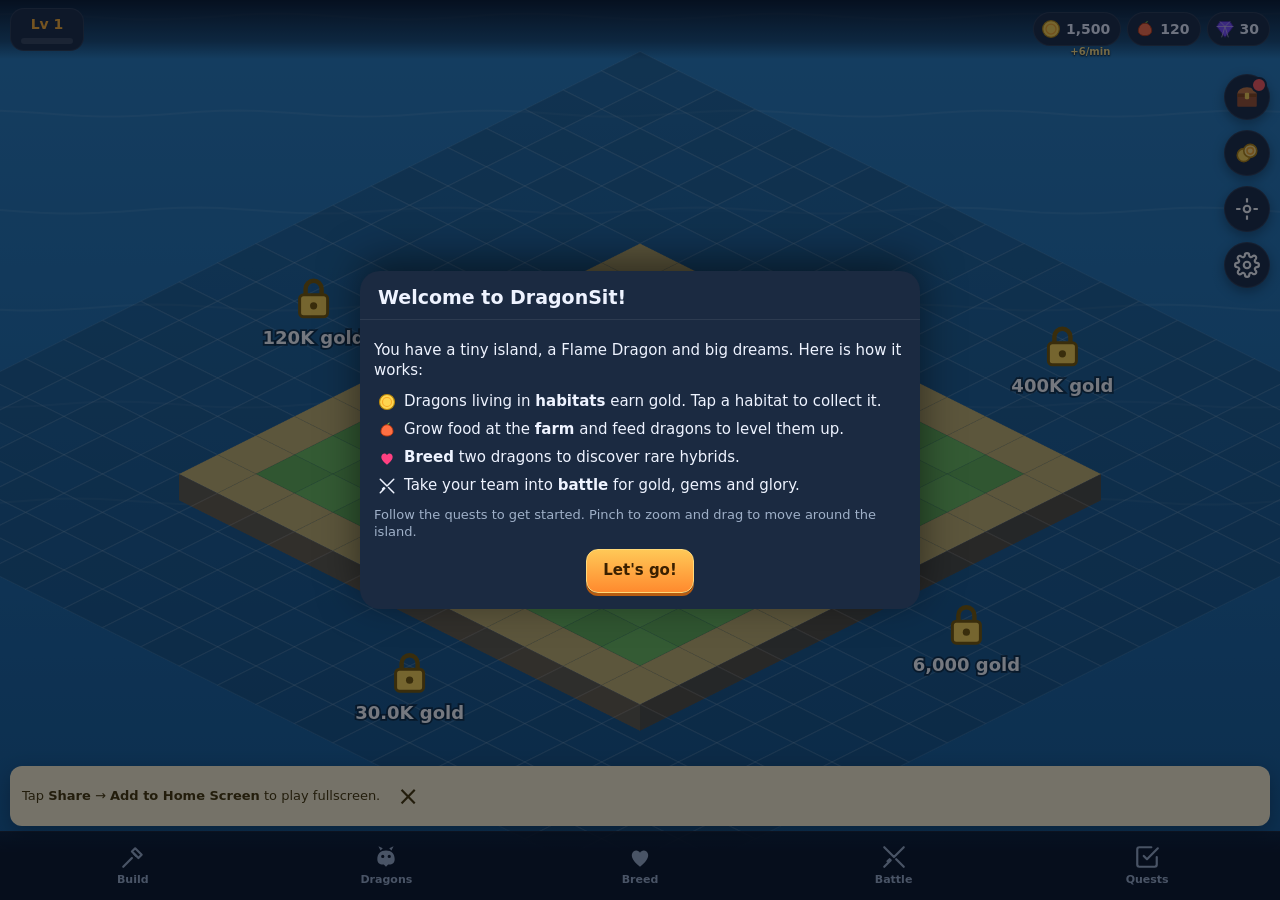
==== index.html @ a6d1a10b "Add DragonSit: dragon city-builder, breeder and battle game for iPhone browsers A complete static we" ====
<!doctype html>
<html lang="en">
<head>
  <meta charset="utf-8">
  <meta name="viewport" content="width=device-width, initial-scale=1, maximum-scale=1, user-scalable=no, viewport-fit=cover">
  <title>DragonSit</title>
  <meta name="description" content="Raise, breed and battle dragons on your own island. A cosy city-builder you can play in your browser.">
  <meta name="theme-color" content="#0f1b2d">
  <meta name="apple-mobile-web-app-capable" content="yes">
  <meta name="mobile-web-app-capable" content="yes">
  <meta name="apple-mobile-web-app-status-bar-style" content="black-translucent">
  <meta name="apple-mobile-web-app-title" content="DragonSit">
  <meta name="format-detection" content="telephone=no">
  <link rel="manifest" href="./manifest.webmanifest">
  <link rel="icon" type="image/svg+xml" href="./icons/icon.svg">
  <link rel="apple-touch-icon" href="./icons/apple-touch-icon.png">
  <link rel="stylesheet" href="./css/style.css">
</head>
<body>
  <div id="app">
    <canvas id="island" aria-label="Your dragon island"></canvas>

    <header id="hud">
      <button class="player" id="hud-player" aria-label="Player level and quests">
        <span class="lvl-badge">Lv <b id="hud-level">1</b></span>
        <span class="xpbar"><span id="hud-xp"></span></span>
        <span id="quest-badge" class="badge" hidden>0</span>
      </button>
      <div class="resources">
        <button class="res" id="hud-gold"><svg viewBox="0 0 24 24"><circle cx="12" cy="12" r="10" fill="#ffd54f" stroke="#b8860b" stroke-width="1.5"/><circle cx="12" cy="12" r="6" fill="none" stroke="#f9a825" stroke-width="1.5"/></svg><span id="hud-gold-v">0</span><small id="hud-rate">+0/min</small></button>
        <button class="res" id="hud-food"><svg viewBox="0 0 24 24"><path d="M12 5C7 5 4 10 4 14c0 4 4 6 8 6s8-2 8-6c0-4-3-9-8-9z" fill="#ff7043" stroke="#bf360c" stroke-width="1.2"/><path d="M12 5c1-2 2-3 4-3-1 2-2 3-4 3z" fill="#7cb342"/></svg><span id="hud-food-v">0</span></button>
        <button class="res" id="hud-gems"><svg viewBox="0 0 24 24"><path d="M6 3h12l4 6-10 13L2 9z" fill="#7c4dff" stroke="#4527a0" stroke-width="1.2"/><path d="M6 3l6 6 6-6M2 9h20M12 9l-4 13M12 9l4 13" fill="none" stroke="#d1c4e9" stroke-width="1" opacity=".8"/></svg><span id="hud-gems-v">0</span></button>
      </div>
    </header>

    <div id="side-buttons">
      <button class="round-btn" id="btn-daily" aria-label="Daily chest" title="Daily chest"><svg viewBox="0 0 24 24"><path d="M3 9h18v11a1 1 0 0 1-1 1H4a1 1 0 0 1-1-1z" fill="#a0522d"/><path d="M3 9a9 6 0 0 1 18 0z" fill="#c8763b"/><rect x="3" y="9" width="18" height="3" fill="#8b4513"/><rect x="10" y="8" width="4" height="6" rx="1" fill="#ffd54f"/></svg></button>
      <button class="round-btn" id="btn-collect" aria-label="Collect all gold" title="Collect all"><svg viewBox="0 0 24 24"><circle cx="9" cy="14" r="6" fill="#ffd54f" stroke="#b8860b" stroke-width="1.5"/><circle cx="15" cy="10" r="6" fill="#ffe082" stroke="#b8860b" stroke-width="1.5"/><circle cx="15" cy="10" r="3" fill="none" stroke="#f9a825" stroke-width="1.5"/></svg></button>
      <button class="round-btn" id="btn-center" aria-label="Center map" title="Center map"><svg viewBox="0 0 24 24" fill="none" stroke="#fff" stroke-width="2"><circle cx="12" cy="12" r="3"/><path d="M12 2v4M12 18v4M2 12h4M18 12h4"/></svg></button>
      <button class="round-btn" id="btn-settings" aria-label="Settings" title="Settings"><svg viewBox="0 0 24 24" fill="none" stroke="#fff" stroke-width="2"><circle cx="12" cy="12" r="3"/><path d="M19.4 15a1.7 1.7 0 0 0 .3 1.8l.1.1a2 2 0 1 1-2.8 2.8l-.1-.1a1.7 1.7 0 0 0-1.8-.3 1.7 1.7 0 0 0-1 1.5V21a2 2 0 1 1-4 0v-.1a1.7 1.7 0 0 0-1.1-1.5 1.7 1.7 0 0 0-1.8.3l-.1.1a2 2 0 1 1-2.8-2.8l.1-.1a1.7 1.7 0 0 0 .3-1.8 1.7 1.7 0 0 0-1.5-1H3a2 2 0 1 1 0-4h.1a1.7 1.7 0 0 0 1.5-1.1 1.7 1.7 0 0 0-.3-1.8l-.1-.1a2 2 0 1 1 2.8-2.8l.1.1a1.7 1.7 0 0 0 1.8.3H9a1.7 1.7 0 0 0 1-1.5V3a2 2 0 1 1 4 0v.1a1.7 1.7 0 0 0 1 1.5 1.7 1.7 0 0 0 1.8-.3l.1-.1a2 2 0 1 1 2.8 2.8l-.1.1a1.7 1.7 0 0 0-.3 1.8V9a1.7 1.7 0 0 0 1.5 1H21a2 2 0 1 1 0 4h-.1a1.7 1.7 0 0 0-1.5 1z"/></svg></button>
    </div>

    <div id="a2hs" class="a2hs" hidden>
      <span>Tap <b>Share</b> → <b>Add to Home Screen</b> to play fullscreen.</span><button class="icon-btn" aria-label="Dismiss">&times;</button>
    </div>

    <nav id="bottom-nav">
      <button data-open="shop"><svg viewBox="0 0 24 24" fill="none" stroke="currentColor" stroke-width="2" stroke-linecap="round" stroke-linejoin="round"><path d="M14 4l6 6-3 3-6-6zM3 21l8-8"/><path d="M13 9l2 2"/></svg><span>Build</span></button>
      <button data-open="dragons"><svg viewBox="0 0 24 24" fill="currentColor"><path d="M4 14c0-5 3-8 8-8s8 3 8 8c0 3-2 5-5 5h-1l-2 2-2-2h-1c-3 0-5-2-5-5zm5-1a1.5 1.5 0 1 0 0-3 1.5 1.5 0 0 0 0 3zm6 0a1.5 1.5 0 1 0 0-3 1.5 1.5 0 0 0 0 3zM7 6L5 2l4 2zm10 0l2-4-4 2z"/></svg><span>Dragons</span></button>
      <button data-open="breed"><svg viewBox="0 0 24 24" fill="currentColor"><path d="M12 21C4 15 3 10 6 7c2-2 5-1 6 1 1-2 4-3 6-1 3 3 2 8-6 14z"/></svg><span>Breed</span></button>
      <button data-open="battle"><svg viewBox="0 0 24 24" fill="none" stroke="currentColor" stroke-width="2" stroke-linecap="round"><path d="M3 21l6-6M21 21l-6-6M3 3l9 9M21 3l-9 9M14 14l2 2M8 14l-2 2"/></svg><span>Battle</span></button>
      <button data-open="quests"><svg viewBox="0 0 24 24" fill="none" stroke="currentColor" stroke-width="2" stroke-linecap="round" stroke-linejoin="round"><path d="M9 11l3 3L22 4"/><path d="M21 12v7a2 2 0 0 1-2 2H5a2 2 0 0 1-2-2V5a2 2 0 0 1 2-2h11"/></svg><span>Quests</span></button>
    </nav>

    <div id="placement-bar" hidden>
      <button class="btn ghost" data-action="cancel">Cancel</button>
      <div class="pl-text"><div class="pl-name">Place</div><div class="pl-hint">Drag to position</div></div>
      <button class="btn primary" data-action="confirm">Confirm</button>
    </div>

    <div id="battle-root" hidden></div>
    <div id="modal-root"></div>
    <div id="toast-root"></div>
  </div>
  <script type="module" src="./src/main.js"></script>
</body>
</html>
---- css/style.css ----
:root {
  --bg: #0f1b2d;
  --panel: #1b2a41;
  --panel-2: #24364f;
  --line: rgba(255, 255, 255, 0.08);
  --text: #eef3ff;
  --muted: #9fb0c8;
  --accent: #ffb02e;
  --accent-2: #ff8a2e;
  --good: #4cd964;
  --bad: #ff5a5a;
  --gem: #a58cff;
  --sat: env(safe-area-inset-top, 0px);
  --sab: env(safe-area-inset-bottom, 0px);
  --sal: env(safe-area-inset-left, 0px);
  --sar: env(safe-area-inset-right, 0px);
  --nav-h: 64px;
}

* { box-sizing: border-box; -webkit-tap-highlight-color: transparent; }
html, body { height: 100%; margin: 0; }
body {
  position: fixed; inset: 0; overflow: hidden;
  background: var(--bg); color: var(--text);
  font-family: -apple-system, BlinkMacSystemFont, "Segoe UI", Roboto, system-ui, sans-serif;
  font-size: 15px; line-height: 1.35;
  overscroll-behavior: none; -webkit-user-select: none; user-select: none;
  -webkit-text-size-adjust: 100%;
}
button { font: inherit; color: inherit; }
b { font-weight: 700; }
h2, h3 { margin: 0; }
p { margin: 8px 0; }
svg { display: inline-block; vertical-align: middle; }

#app { position: absolute; inset: 0; overflow: hidden; }
#island { position: absolute; inset: 0; width: 100%; height: 100%; display: block; touch-action: none; }

/* ---------- HUD ---------- */
#hud {
  position: absolute; top: 0; left: 0; right: 0; z-index: 5;
  padding: calc(var(--sat) + 8px) calc(var(--sar) + 10px) 8px calc(var(--sal) + 10px);
  display: flex; align-items: center; gap: 8px;
  background: linear-gradient(to bottom, rgba(6, 14, 28, 0.9), rgba(6, 14, 28, 0.45) 70%, transparent);
  pointer-events: none;
}
#hud > * { pointer-events: auto; }
.player { position: relative; display: flex; flex-direction: column; align-items: stretch; gap: 4px; background: var(--panel); border: 1px solid var(--line); border-radius: 14px; padding: 6px 10px; min-width: 74px; }
.lvl-badge { font-weight: 800; font-size: 14px; color: var(--accent); white-space: nowrap; }
.xpbar { display: block; height: 6px; background: rgba(255, 255, 255, 0.12); border-radius: 3px; overflow: hidden; }
.xpbar span { display: block; height: 100%; width: 0; background: linear-gradient(90deg, #4fc3ff, #7ee0ff); border-radius: 3px; transition: width 0.4s; }
.badge { position: absolute; top: -6px; right: -6px; min-width: 20px; height: 20px; padding: 0 5px; border-radius: 10px; background: var(--bad); color: #fff; font-size: 12px; font-weight: 800; line-height: 20px; text-align: center; border: 2px solid #0f1b2d; }
.resources { display: flex; gap: 6px; margin-left: auto; flex-wrap: wrap; justify-content: flex-end; }
.res { display: flex; align-items: center; gap: 5px; background: var(--panel); border: 1px solid var(--line); border-radius: 999px; padding: 6px 10px 6px 7px; font-weight: 700; font-size: 14px; position: relative; }
.res svg { width: 20px; height: 20px; }
.res small { position: absolute; right: 10px; bottom: -13px; font-size: 10px; color: #ffe082; font-weight: 600; text-shadow: 0 1px 2px #000; }

#side-buttons { position: absolute; right: calc(var(--sar) + 10px); top: calc(var(--sat) + 74px); z-index: 4; display: flex; flex-direction: column; gap: 10px; }
.round-btn { width: 46px; height: 46px; border-radius: 50%; background: var(--panel); border: 1px solid var(--line); display: grid; place-items: center; box-shadow: 0 4px 12px rgba(0, 0, 0, 0.35); position: relative; }
.round-btn svg { width: 26px; height: 26px; }
.round-btn.ready::after { content: ''; position: absolute; top: 2px; right: 2px; width: 12px; height: 12px; border-radius: 50%; background: var(--bad); border: 2px solid var(--panel); animation: blink 1.2s infinite; }
@keyframes blink { 50% { opacity: 0.35; } }

.a2hs { position: absolute; left: 10px; right: 10px; bottom: calc(var(--nav-h) + var(--sab) + 10px); z-index: 6; background: #fff3cd; color: #4a3600; border-radius: 12px; padding: 10px 12px; display: flex; align-items: center; gap: 8px; font-size: 13px; box-shadow: 0 6px 20px rgba(0,0,0,.3); }
.a2hs .icon-btn { color: #4a3600; }

/* ---------- bottom nav ---------- */
#bottom-nav {
  position: absolute; left: 0; right: 0; bottom: 0; z-index: 5;
  display: flex; padding: 6px calc(var(--sar) + 6px) calc(var(--sab) + 6px) calc(var(--sal) + 6px);
  background: linear-gradient(to top, #0a1424 70%, rgba(10, 20, 36, 0.85)); border-top: 1px solid var(--line);
}
#bottom-nav button { flex: 1; display: flex; flex-direction: column; align-items: center; gap: 3px; padding: 6px 2px; background: none; border: 0; border-radius: 12px; color: var(--muted); font-size: 11px; font-weight: 700; }
#bottom-nav button svg { width: 26px; height: 26px; }
#bottom-nav button:active { background: rgba(255, 255, 255, 0.08); color: #fff; }
body.placing #bottom-nav { opacity: 0.3; pointer-events: none; }

#placement-bar { position: absolute; left: 10px; right: 10px; bottom: calc(var(--nav-h) + var(--sab) + 12px); z-index: 7; display: flex; align-items: center; gap: 10px; background: var(--panel); border: 1px solid var(--line); border-radius: 16px; padding: 10px; box-shadow: 0 8px 24px rgba(0,0,0,.4); }
#placement-bar[hidden] { display: none; }
.pl-text { flex: 1; text-align: center; }
.pl-name { font-weight: 800; }
.pl-hint { font-size: 12px; color: var(--muted); }

/* ---------- buttons ---------- */
.btn { display: inline-flex; align-items: center; justify-content: center; gap: 6px; min-height: 44px; padding: 8px 16px; border-radius: 12px; border: 1px solid var(--line); background: var(--panel-2); color: var(--text); font-weight: 700; cursor: pointer; transition: transform 0.08s, filter 0.15s; }
.btn:active { transform: scale(0.97); filter: brightness(1.15); }
.btn:disabled { opacity: 0.45; pointer-events: none; }
.btn.primary { background: linear-gradient(180deg, #ffc857, var(--accent-2)); color: #3a2000; border-color: #ffd97a; box-shadow: 0 3px 0 #b85c10; }
.btn.ghost { background: transparent; }
.btn.danger { color: #ff8080; border-color: rgba(255, 90, 90, 0.4); }
.btn.small { min-height: 36px; padding: 6px 12px; font-size: 13px; border-radius: 10px; }
.btn.wide { width: 100%; }
.btn.grow { flex: 1; }
.btn .elicon, .btn svg { width: 16px; height: 16px; }
.icon-btn { background: none; border: 0; color: var(--text); font-size: 26px; line-height: 1; width: 40px; height: 40px; border-radius: 50%; display: grid; place-items: center; }
.icon-btn.tiny { width: 30px; height: 30px; font-size: 16px; background: var(--panel-2); }
.link { background: none; border: 0; color: #7ecbff; text-decoration: underline; font-weight: 600; padding: 0; }

/* ---------- modals ---------- */
#modal-root { position: absolute; inset: 0; z-index: 20; pointer-events: none; }
.modal-backdrop { position: absolute; inset: 0; background: rgba(4, 10, 22, 0); display: flex; align-items: flex-end; justify-content: center; pointer-events: auto; transition: background 0.2s; }
.modal-backdrop.open { background: rgba(4, 10, 22, 0.55); }
.modal-backdrop.closing { background: rgba(4, 10, 22, 0); }
.sheet { width: 100%; max-width: 560px; max-height: calc(100% - var(--sat) - 40px); background: var(--panel); border-radius: 22px 22px 0 0; display: flex; flex-direction: column; transform: translateY(40px); opacity: 0; transition: transform 0.22s ease-out, opacity 0.2s; box-shadow: 0 -10px 40px rgba(0,0,0,.5); }
.sheet.full { height: calc(100% - var(--sat) - 40px); }
.modal-backdrop.open .sheet { transform: translateY(0); opacity: 1; }
.modal-backdrop.closing .sheet { transform: translateY(40px); opacity: 0; }
.modal-backdrop.center { align-items: center; padding: 16px; }
.modal-backdrop.center .sheet { border-radius: 20px; max-height: calc(100% - 32px); transform: scale(0.94); }
.modal-backdrop.center.open .sheet { transform: scale(1); }
.sheet-head { display: flex; align-items: center; gap: 8px; padding: 14px 8px 8px 18px; border-bottom: 1px solid var(--line); }
.sheet-head h2 { flex: 1; font-size: 19px; font-weight: 800; display: flex; align-items: center; gap: 8px; }
.sheet-body { overflow-y: auto; -webkit-overflow-scrolling: touch; padding: 12px 14px calc(var(--sab) + 16px); flex: 1; }
.modal-backdrop.center .sheet-body { padding-bottom: 16px; }
.celebrate .sheet { border: 2px solid var(--accent); box-shadow: 0 0 40px rgba(255, 176, 46, 0.35); }
.dialog-text { font-size: 15px; }
.reward-line { font-size: 17px; display: flex; gap: 12px; justify-content: center; flex-wrap: wrap; }

/* ---------- toasts ---------- */
#toast-root { position: absolute; bottom: calc(var(--nav-h) + var(--sab) + 14px); left: 0; right: 0; z-index: 30; display: flex; flex-direction: column-reverse; align-items: center; gap: 6px; pointer-events: none; }
.toast { background: rgba(20, 32, 52, 0.95); border: 1px solid var(--line); color: #fff; padding: 9px 14px; border-radius: 12px; font-weight: 600; font-size: 14px; max-width: 92%; text-align: center; opacity: 0; transform: translateY(8px); transition: all 0.25s; box-shadow: 0 6px 20px rgba(0,0,0,.4); }
.toast.show { opacity: 1; transform: translateY(0); }
.toast.good { border-color: rgba(76, 217, 100, 0.5); }
.toast.bad { border-color: rgba(255, 90, 90, 0.6); background: rgba(70, 20, 25, 0.95); }
.toast svg { width: 16px; height: 16px; }

/* ---------- lists & cards ---------- */
.tabs { display: flex; gap: 4px; background: rgba(0,0,0,.25); border-radius: 12px; padding: 4px; margin-bottom: 10px; overflow-x: auto; }
.tab { flex: 1; min-height: 38px; border: 0; background: transparent; color: var(--muted); border-radius: 9px; font-weight: 700; font-size: 13px; white-space: nowrap; padding: 0 10px; }
.tab.active { background: var(--panel-2); color: #fff; }
.card { background: var(--panel-2); border: 1px solid var(--line); border-radius: 14px; padding: 12px; margin: 10px 0; }
.card h3 { margin-bottom: 6px; }
.row { display: flex; align-items: center; }
.row.gap { gap: 8px; }
.row.wrap { flex-wrap: wrap; }
.row.between { justify-content: space-between; }
.row.center { justify-content: center; }
.center-text { text-align: center; }
.hint { color: var(--muted); font-size: 13px; }
.muted { color: var(--muted); font-weight: 500; }
.bad { color: var(--bad); }
.tag { display: inline-block; font-size: 11px; font-weight: 700; padding: 2px 7px; border-radius: 999px; background: rgba(255,255,255,.12); }
.tag.good { background: rgba(76, 217, 100, 0.25); color: #9ef0a8; }
.group-title { font-size: 14px; color: var(--muted); text-transform: uppercase; letter-spacing: 0.5px; margin: 14px 0 6px; }
.cost { display: inline-flex; align-items: center; gap: 3px; font-weight: 700; }
.cost svg { width: 16px; height: 16px; }
.cost.no { color: var(--bad); }
.cost.free { color: var(--good); }
.elbadge { display: inline-grid; place-items: center; width: 22px; height: 22px; border-radius: 50%; background: var(--el, #666); vertical-align: middle; margin-right: 2px; }
.elbadge.phys { background: #6b7a8c; color: #fff; font-size: 14px; }
.badges { display: flex; align-items: center; gap: 4px; flex-wrap: wrap; margin: 3px 0; }
.badges.center { justify-content: center; }
.rarity { font-size: 12px; font-weight: 700; }
.list-item { display: flex; align-items: center; gap: 10px; width: 100%; text-align: left; background: var(--panel-2); border: 1px solid var(--line); border-radius: 14px; padding: 8px 10px; margin: 6px 0; color: var(--text); }
.list-item.tappable:active { filter: brightness(1.15); }
.list-item.selected { border-color: var(--accent); box-shadow: inset 0 0 0 1px var(--accent); }
.list-item.locked { opacity: 0.55; }
.list-item.empty { border-style: dashed; background: transparent; }
.list-item .thumb { width: 66px; height: 66px; flex: none; display: grid; place-items: center; }
.list-item .thumb svg { width: 100%; height: 100%; }
.list-item .thumb.egg svg { width: 42px; height: 50px; }
.list-item .info { flex: 1; min-width: 0; }
.list-item .name { font-weight: 800; font-size: 15px; }
.list-item .desc { color: var(--muted); font-size: 12px; }
.list-item .meta { font-size: 12px; color: var(--muted); margin-top: 2px; display: flex; align-items: center; gap: 6px; flex-wrap: wrap; }
.chev { color: var(--muted); font-size: 24px; }
.pick-mark { width: 28px; height: 28px; border-radius: 50%; background: var(--accent); color: #3a2000; font-weight: 800; display: grid; place-items: center; }
.list-item:not(.selected) .pick-mark { background: rgba(255,255,255,.1); }
.stat-grid { display: grid; grid-template-columns: repeat(3, 1fr); gap: 6px; margin: 10px 0; }
.stat-grid div { background: rgba(0,0,0,.2); border-radius: 10px; padding: 8px; font-size: 12px; color: var(--muted); display: flex; justify-content: space-between; }
.stat-grid b { color: #fff; font-size: 14px; }
.level-row { text-align: center; margin: 8px 0 4px; font-size: 16px; }
.dragon-hero { display: flex; justify-content: center; }
.dragon-hero svg { width: 170px; height: 170px; filter: drop-shadow(0 8px 12px rgba(0,0,0,.4)); }
.dragon-hero.unknown svg { filter: brightness(0.15) saturate(0) drop-shadow(0 0 0 #000); opacity: .8; }
.moves-list { display: flex; flex-wrap: wrap; gap: 6px; margin-top: 6px; }
.move-chip { background: rgba(0,0,0,.2); border-radius: 999px; padding: 4px 10px 4px 6px; font-size: 13px; display: inline-flex; align-items: center; gap: 4px; }
.big-icon { font-size: 48px; text-align: center; margin: 6px 0; }
.big-icon svg { width: 56px; height: 56px; }
.timer { font-size: 26px; font-weight: 800; font-variant-numeric: tabular-nums; margin: 6px 0; }
.input { -webkit-user-select: text; user-select: text; width: 100%; background: rgba(0,0,0,.3); border: 1px solid var(--line); color: #fff; border-radius: 10px; padding: 10px; font-size: 16px; margin-bottom: 10px; }
.input.code { height: 120px; font-family: ui-monospace, Menlo, monospace; font-size: 11px; word-break: break-all; }
textarea.input { resize: none; }
.howto { padding-left: 4px; list-style: none; margin: 10px 0; }
.howto li { margin: 8px 0; display: flex; gap: 8px; align-items: flex-start; }
.howto li svg { flex: none; margin-top: 2px; }
.actions-row { margin-top: 14px; }
.sticky-bottom { position: sticky; bottom: 0; padding-top: 10px; background: linear-gradient(to top, var(--panel) 70%, transparent); }

.bar { height: 10px; background: rgba(0,0,0,.35); border-radius: 5px; overflow: hidden; margin: 6px 0; }
.bar-fill { height: 100%; background: linear-gradient(90deg, #4fc3ff, #7ee0ff); border-radius: 5px; transition: width 0.4s; }
.bar.gold .bar-fill { background: linear-gradient(90deg, #ffb02e, #ffe082); }
.bar.time .bar-fill { background: linear-gradient(90deg, #7c4dff, #b39dff); }
.bar.xp .bar-fill { background: linear-gradient(90deg, #4fc3ff, #7ee0ff); }
.bar.hp { height: 12px; }
.bar.hp .bar-fill.ok { background: linear-gradient(90deg, #43d16b, #8ef0a8); }
.bar.hp .bar-fill.warn { background: linear-gradient(90deg, #ffb02e, #ffe082); }
.bar.hp .bar-fill.low { background: linear-gradient(90deg, #ff4d4d, #ff9a9a); }
.bar.hp.mini { height: 6px; margin: 4px 0 0; }

/* dragon book grid */
.grid-book { display: grid; grid-template-columns: repeat(auto-fill, minmax(88px, 1fr)); gap: 8px; }
.book-cell { background: var(--panel-2); border: 1px solid var(--line); border-radius: 14px; padding: 6px 4px; color: var(--text); display: flex; flex-direction: column; align-items: center; gap: 2px; }
.book-cell .thumb svg { width: 64px; height: 64px; }
.book-cell.unknown .thumb svg { filter: brightness(0.12) saturate(0); opacity: .75; }
.cell-name { font-size: 11px; font-weight: 700; text-align: center; }

/* breeding */
.breed-stage { display: flex; align-items: center; justify-content: space-around; gap: 6px; padding: 12px 0; }
.parent { display: flex; flex-direction: column; align-items: center; gap: 4px; width: 120px; background: var(--panel-2); border: 1px solid var(--line); border-radius: 16px; padding: 8px 4px; color: var(--text); }
.parent svg { width: 90px; height: 90px; }
.parent.pick { border-style: dashed; min-height: 130px; justify-content: center; }
.parent .plus { font-size: 40px; color: var(--muted); }
.parent .cap { font-size: 12px; font-weight: 700; text-align: center; }
.heart-big { display: grid; place-items: center; }
.heart-big svg { width: 44px; height: 44px; }
.heart-big.pulse svg { animation: pulse 1s infinite; }
@keyframes pulse { 50% { transform: scale(1.2); } }
.outcomes { display: grid; grid-template-columns: 1fr 1fr; gap: 6px; }
.outcome { display: flex; align-items: center; gap: 6px; background: var(--panel-2); border-radius: 12px; padding: 6px; }
.outcome .thumb svg { width: 48px; height: 48px; }
.outcome.unknown .thumb svg { filter: brightness(0.12) saturate(0); opacity: .8; }
.outcome .name { font-size: 12px; font-weight: 700; }
.outcome .info { min-width: 0; }

/* campaign */
.stage-num { width: 34px; height: 34px; border-radius: 50%; background: rgba(0,0,0,.3); display: grid; place-items: center; font-weight: 800; flex: none; }
.stage.done .stage-num { background: var(--good); color: #063; }
.stage.next .stage-num { background: var(--accent); color: #3a2000; }
.stage.boss { border-color: rgba(255, 90, 90, 0.5); }
.stage.locked { opacity: 0.5; }
.team-preview { display: flex; gap: 6px; margin: 4px 0; flex-wrap: wrap; }
.team-preview .mini { position: relative; display: inline-flex; flex-direction: column; align-items: center; }
.team-preview .mini svg { width: 34px; height: 34px; }
.team-preview .mini i { position: absolute; right: -4px; bottom: 10px; font-style: normal; font-size: 10px; font-weight: 800; background: #000a; border-radius: 6px; padding: 0 4px; }
.team-preview.big .mini svg { width: 56px; height: 56px; }
.team-preview.big .mini i { bottom: 16px; }
.team-preview .mini em { font-style: normal; font-size: 10px; color: var(--muted); }
.team-preview .mini.dim { filter: brightness(0.3) saturate(0.3); }

/* ---------- battle screen ---------- */
#battle-root { position: absolute; inset: 0; z-index: 15; }
#battle-root[hidden] { display: none; }
.battle-screen { position: absolute; inset: 0; display: flex; flex-direction: column; background: radial-gradient(ellipse at 50% 30%, #2f4a72, #101c30 70%); }
.battle-head { display: flex; align-items: center; gap: 10px; padding: calc(var(--sat) + 10px) 12px 8px; font-weight: 800; }
.battle-head .title { flex: 1; }
.battle-head .round { color: var(--muted); font-size: 13px; }
.battle-field { flex: 1; position: relative; min-height: 220px; overflow: hidden; }
.battle-field::before { content: ''; position: absolute; left: -20%; right: -20%; bottom: 8%; height: 40%; background: radial-gradient(ellipse at center, #3f6b4a 0%, #2c4a3a 45%, transparent 70%); opacity: .8; }
.fighter { position: absolute; width: 50%; display: flex; flex-direction: column; }
.fighter.enemy { top: 4%; right: 2%; align-items: flex-end; }
.fighter.player { bottom: 2%; left: 2%; align-items: flex-start; }
.hp-box { background: rgba(8, 16, 30, 0.85); border: 1px solid var(--line); border-radius: 12px; padding: 6px 10px; width: 100%; max-width: 210px; }
.hp-name { font-weight: 800; font-size: 13px; display: flex; align-items: center; gap: 4px; flex-wrap: wrap; }
.hp-name .lv { color: var(--muted); font-weight: 600; }
.hp-name .elbadge { width: 18px; height: 18px; }
.hp-num { font-size: 11px; color: var(--muted); text-align: right; }
.sprite-wrap { position: relative; width: 170px; height: 170px; }
.fighter.enemy .sprite-wrap { width: 150px; height: 150px; margin-right: 10px; }
.sprite-wrap .shadow { position: absolute; left: 20%; right: 20%; bottom: 6px; height: 18px; background: rgba(0,0,0,.35); border-radius: 50%; filter: blur(3px); }
.sprite { position: absolute; inset: 0; transition: opacity .3s, transform .3s; }
.sprite svg { width: 100%; height: 100%; }
.sprite.enter { animation: enter .5s ease-out; }
@keyframes enter { from { opacity: 0; transform: translateY(20px) scale(.8); } }
.sprite.lunge-right { animation: lungeR .5s ease-in-out; }
.sprite.lunge-left { animation: lungeL .5s ease-in-out; }
@keyframes lungeR { 40% { transform: translate(60px, -30px) scale(1.05); } }
@keyframes lungeL { 40% { transform: translate(-60px, 30px) scale(1.05); } }
.sprite.shake { animation: shake .45s; }
@keyframes shake { 20% { transform: translateX(-10px); filter: brightness(2); } 40% { transform: translateX(10px); } 60% { transform: translateX(-6px); } 80% { transform: translateX(6px); } }
.sprite.faint { opacity: 0; transform: translateY(40px) rotate(15deg); }
.dmg { position: absolute; left: 50%; top: 30%; transform: translateX(-50%); font-weight: 900; font-size: 26px; color: #fff; text-shadow: 0 2px 4px #000, 0 0 8px #000; animation: rise .9s ease-out forwards; pointer-events: none; }
.dmg.super { color: #ffd54f; font-size: 32px; }
.dmg.crit { color: #ff5252; font-size: 36px; }
.dmg.weak { color: #9fb0c8; font-size: 22px; }
.dmg.miss { color: #cfd8dc; font-size: 20px; }
@keyframes rise { to { transform: translate(-50%, -60px); opacity: 0; } }
.battle-log { padding: 8px 14px; font-weight: 600; min-height: 40px; background: rgba(8, 16, 30, 0.7); border-top: 1px solid var(--line); font-size: 14px; }
.battle-controls { background: #0c1628; padding: 8px 10px calc(var(--sab) + 10px); }
.moves { display: grid; grid-template-columns: 1fr 1fr; gap: 8px; }
.move-btn { display: flex; flex-direction: column; align-items: flex-start; gap: 2px; min-height: 54px; padding: 8px 10px; border-radius: 12px; border: 1px solid var(--line); border-left: 5px solid var(--el); background: var(--panel-2); color: var(--text); text-align: left; }
.move-btn:disabled { opacity: .5; }
.move-btn.super { background: linear-gradient(180deg, #3b4b2e, #24364f); border-color: #9ef0a8; }
.move-btn.weak { opacity: .8; }
.mv-name { font-weight: 800; font-size: 14px; display: flex; align-items: center; gap: 4px; }
.mv-name .elbadge { width: 18px; height: 18px; }
.mv-meta { font-size: 11px; color: var(--muted); }
.move-btn.super .mv-meta { color: #9ef0a8; }
.team-row { display: flex; gap: 8px; margin-top: 8px; justify-content: center; }
.team-btn { width: 64px; background: var(--panel-2); border: 1px solid var(--line); border-radius: 12px; padding: 4px; display: flex; flex-direction: column; align-items: center; }
.team-btn svg { width: 40px; height: 40px; }
.team-btn .bar { width: 100%; }
.team-btn.active { border-color: var(--accent); }
.team-btn.ko { opacity: .4; }
.team-btn.ko svg { filter: saturate(0); }
.result-art { display: flex; justify-content: center; }
.result-art svg { width: 130px; height: 130px; }

@media (min-width: 700px) {
  .sheet { border-radius: 22px; margin-bottom: 20px; }
}
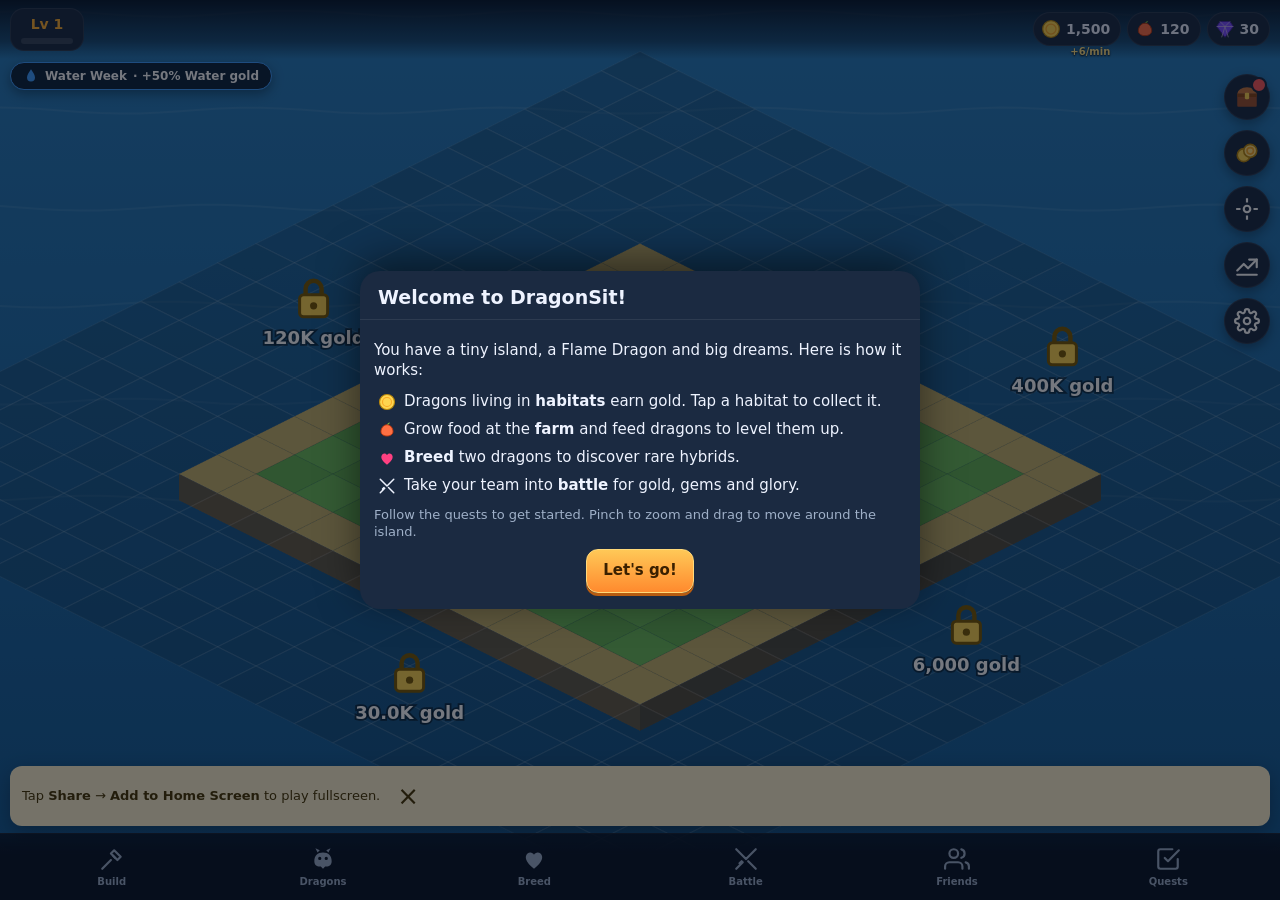
==== commit b197ec93: "Expand DragonSit for long-term play and playing with friends Long-term content: - 20 new species (12" ====
--- a/index.html
+++ b/index.html
@@ -37,8 +37,11 @@
       <button class="round-btn" id="btn-daily" aria-label="Daily chest" title="Daily chest"><svg viewBox="0 0 24 24"><path d="M3 9h18v11a1 1 0 0 1-1 1H4a1 1 0 0 1-1-1z" fill="#a0522d"/><path d="M3 9a9 6 0 0 1 18 0z" fill="#c8763b"/><rect x="3" y="9" width="18" height="3" fill="#8b4513"/><rect x="10" y="8" width="4" height="6" rx="1" fill="#ffd54f"/></svg></button>
       <button class="round-btn" id="btn-collect" aria-label="Collect all gold" title="Collect all"><svg viewBox="0 0 24 24"><circle cx="9" cy="14" r="6" fill="#ffd54f" stroke="#b8860b" stroke-width="1.5"/><circle cx="15" cy="10" r="6" fill="#ffe082" stroke="#b8860b" stroke-width="1.5"/><circle cx="15" cy="10" r="3" fill="none" stroke="#f9a825" stroke-width="1.5"/></svg></button>
       <button class="round-btn" id="btn-center" aria-label="Center map" title="Center map"><svg viewBox="0 0 24 24" fill="none" stroke="#fff" stroke-width="2"><circle cx="12" cy="12" r="3"/><path d="M12 2v4M12 18v4M2 12h4M18 12h4"/></svg></button>
+      <button class="round-btn" id="btn-isles" aria-label="Travel between isles" title="Isles" hidden><svg viewBox="0 0 24 24" fill="none" stroke="#fff" stroke-width="2" stroke-linecap="round" stroke-linejoin="round"><path d="M3 17l6-6 4 4 8-8"/><path d="M14 7h7v7"/><path d="M3 21h18"/></svg></button>
       <button class="round-btn" id="btn-settings" aria-label="Settings" title="Settings"><svg viewBox="0 0 24 24" fill="none" stroke="#fff" stroke-width="2"><circle cx="12" cy="12" r="3"/><path d="M19.4 15a1.7 1.7 0 0 0 .3 1.8l.1.1a2 2 0 1 1-2.8 2.8l-.1-.1a1.7 1.7 0 0 0-1.8-.3 1.7 1.7 0 0 0-1 1.5V21a2 2 0 1 1-4 0v-.1a1.7 1.7 0 0 0-1.1-1.5 1.7 1.7 0 0 0-1.8.3l-.1.1a2 2 0 1 1-2.8-2.8l.1-.1a1.7 1.7 0 0 0 .3-1.8 1.7 1.7 0 0 0-1.5-1H3a2 2 0 1 1 0-4h.1a1.7 1.7 0 0 0 1.5-1.1 1.7 1.7 0 0 0-.3-1.8l-.1-.1a2 2 0 1 1 2.8-2.8l.1.1a1.7 1.7 0 0 0 1.8.3H9a1.7 1.7 0 0 0 1-1.5V3a2 2 0 1 1 4 0v.1a1.7 1.7 0 0 0 1 1.5 1.7 1.7 0 0 0 1.8-.3l.1-.1a2 2 0 1 1 2.8 2.8l-.1.1a1.7 1.7 0 0 0-.3 1.8V9a1.7 1.7 0 0 0 1.5 1H21a2 2 0 1 1 0 4h-.1a1.7 1.7 0 0 0-1.5 1z"/></svg></button>
     </div>
+
+    <button id="event-banner" class="event-banner" aria-label="Weekly event"></button>
 
     <div id="a2hs" class="a2hs" hidden>
       <span>Tap <b>Share</b> → <b>Add to Home Screen</b> to play fullscreen.</span><button class="icon-btn" aria-label="Dismiss">&times;</button>
@@ -49,6 +52,7 @@
       <button data-open="dragons"><svg viewBox="0 0 24 24" fill="currentColor"><path d="M4 14c0-5 3-8 8-8s8 3 8 8c0 3-2 5-5 5h-1l-2 2-2-2h-1c-3 0-5-2-5-5zm5-1a1.5 1.5 0 1 0 0-3 1.5 1.5 0 0 0 0 3zm6 0a1.5 1.5 0 1 0 0-3 1.5 1.5 0 0 0 0 3zM7 6L5 2l4 2zm10 0l2-4-4 2z"/></svg><span>Dragons</span></button>
       <button data-open="breed"><svg viewBox="0 0 24 24" fill="currentColor"><path d="M12 21C4 15 3 10 6 7c2-2 5-1 6 1 1-2 4-3 6-1 3 3 2 8-6 14z"/></svg><span>Breed</span></button>
       <button data-open="battle"><svg viewBox="0 0 24 24" fill="none" stroke="currentColor" stroke-width="2" stroke-linecap="round"><path d="M3 21l6-6M21 21l-6-6M3 3l9 9M21 3l-9 9M14 14l2 2M8 14l-2 2"/></svg><span>Battle</span></button>
+      <button data-open="friends"><svg viewBox="0 0 24 24" fill="none" stroke="currentColor" stroke-width="2" stroke-linecap="round" stroke-linejoin="round"><path d="M17 21v-2a4 4 0 0 0-4-4H5a4 4 0 0 0-4 4v2"/><circle cx="9" cy="7" r="4"/><path d="M23 21v-2a4 4 0 0 0-3-3.87M16 3.13a4 4 0 0 1 0 7.75"/></svg><span>Friends</span></button>
       <button data-open="quests"><svg viewBox="0 0 24 24" fill="none" stroke="currentColor" stroke-width="2" stroke-linecap="round" stroke-linejoin="round"><path d="M9 11l3 3L22 4"/><path d="M21 12v7a2 2 0 0 1-2 2H5a2 2 0 0 1-2-2V5a2 2 0 0 1 2-2h11"/></svg><span>Quests</span></button>
     </nav>
 
--- a/css/style.css
+++ b/css/style.css
@@ -70,7 +70,7 @@
   display: flex; padding: 6px calc(var(--sar) + 6px) calc(var(--sab) + 6px) calc(var(--sal) + 6px);
   background: linear-gradient(to top, #0a1424 70%, rgba(10, 20, 36, 0.85)); border-top: 1px solid var(--line);
 }
-#bottom-nav button { flex: 1; display: flex; flex-direction: column; align-items: center; gap: 3px; padding: 6px 2px; background: none; border: 0; border-radius: 12px; color: var(--muted); font-size: 11px; font-weight: 700; }
+#bottom-nav button { flex: 1; display: flex; flex-direction: column; align-items: center; gap: 3px; padding: 6px 0; background: none; border: 0; border-radius: 12px; color: var(--muted); font-size: 10px; font-weight: 700; min-width: 0; }
 #bottom-nav button svg { width: 26px; height: 26px; }
 #bottom-nav button:active { background: rgba(255, 255, 255, 0.08); color: #fff; }
 body.placing #bottom-nav { opacity: 0.3; pointer-events: none; }
@@ -299,3 +299,29 @@
 @media (min-width: 700px) {
   .sheet { border-radius: 22px; margin-bottom: 20px; }
 }
+
+/* ---------- expansion: events, friends, tower, stars ---------- */
+.event-banner { position: absolute; left: 10px; top: calc(var(--sat) + 62px); z-index: 4; display: inline-flex; align-items: center; gap: 6px; padding: 5px 12px; border-radius: 999px; background: rgba(10, 20, 36, 0.85); border: 1px solid var(--el, var(--accent)); color: #fff; font-size: 12px; font-weight: 600; white-space: nowrap; max-width: calc(100% - 90px); overflow: hidden; text-overflow: ellipsis; box-shadow: 0 4px 12px rgba(0,0,0,.35); }
+.event-banner:empty { display: none; }
+.stars { color: #ffd54f; font-size: 12px; letter-spacing: -1px; text-shadow: 0 1px 2px rgba(0,0,0,.5); }
+.mono { font-family: ui-monospace, Menlo, monospace; letter-spacing: 1px; }
+.small { font-size: 11px; }
+.col { display: flex; flex-direction: column; }
+.col.gap { gap: 6px; }
+.input.small { height: 64px; font-size: 12px; font-family: ui-monospace, Menlo, monospace; }
+.input.grow { flex: 1; margin-bottom: 0; }
+.row.gap .input { margin-bottom: 0; }
+.tab-badge { display: inline-block; min-width: 16px; height: 16px; line-height: 16px; border-radius: 8px; background: var(--bad); color: #fff; font-size: 10px; text-align: center; margin-left: 4px; padding: 0 4px; }
+.stat-grid.four { grid-template-columns: repeat(4, 1fr); }
+.stat-grid.four div { flex-direction: column; align-items: center; gap: 2px; padding: 6px 2px; }
+.me-card { border-color: rgba(255, 176, 46, 0.45); }
+.list-item.friend .rank { width: 30px; height: 30px; border-radius: 50%; background: rgba(0,0,0,.3); display: grid; place-items: center; font-weight: 800; flex: none; }
+.list-item.friend.me { border-color: var(--accent); }
+.list-item.friend.me .rank { background: var(--accent); color: #3a2000; }
+.isle-swatch { width: 44px; height: 44px; border-radius: 12px; flex: none; border: 2px solid rgba(255,255,255,.15); }
+.isle-swatch.grass { background: linear-gradient(135deg, #6fbf5a, #2a7fbd); }
+.isle-swatch.sky { background: linear-gradient(135deg, #93d68c, #a7dbff); }
+.isle-swatch.ember { background: linear-gradient(135deg, #5c4b45, #d0521f); }
+.team-row.left { justify-content: flex-start; margin: 8px 0; }
+.team-row.left .team-btn { pointer-events: none; }
+@media (max-width: 360px) { #bottom-nav button span { font-size: 9px; } .res { padding: 5px 8px 5px 6px; font-size: 13px; } }
